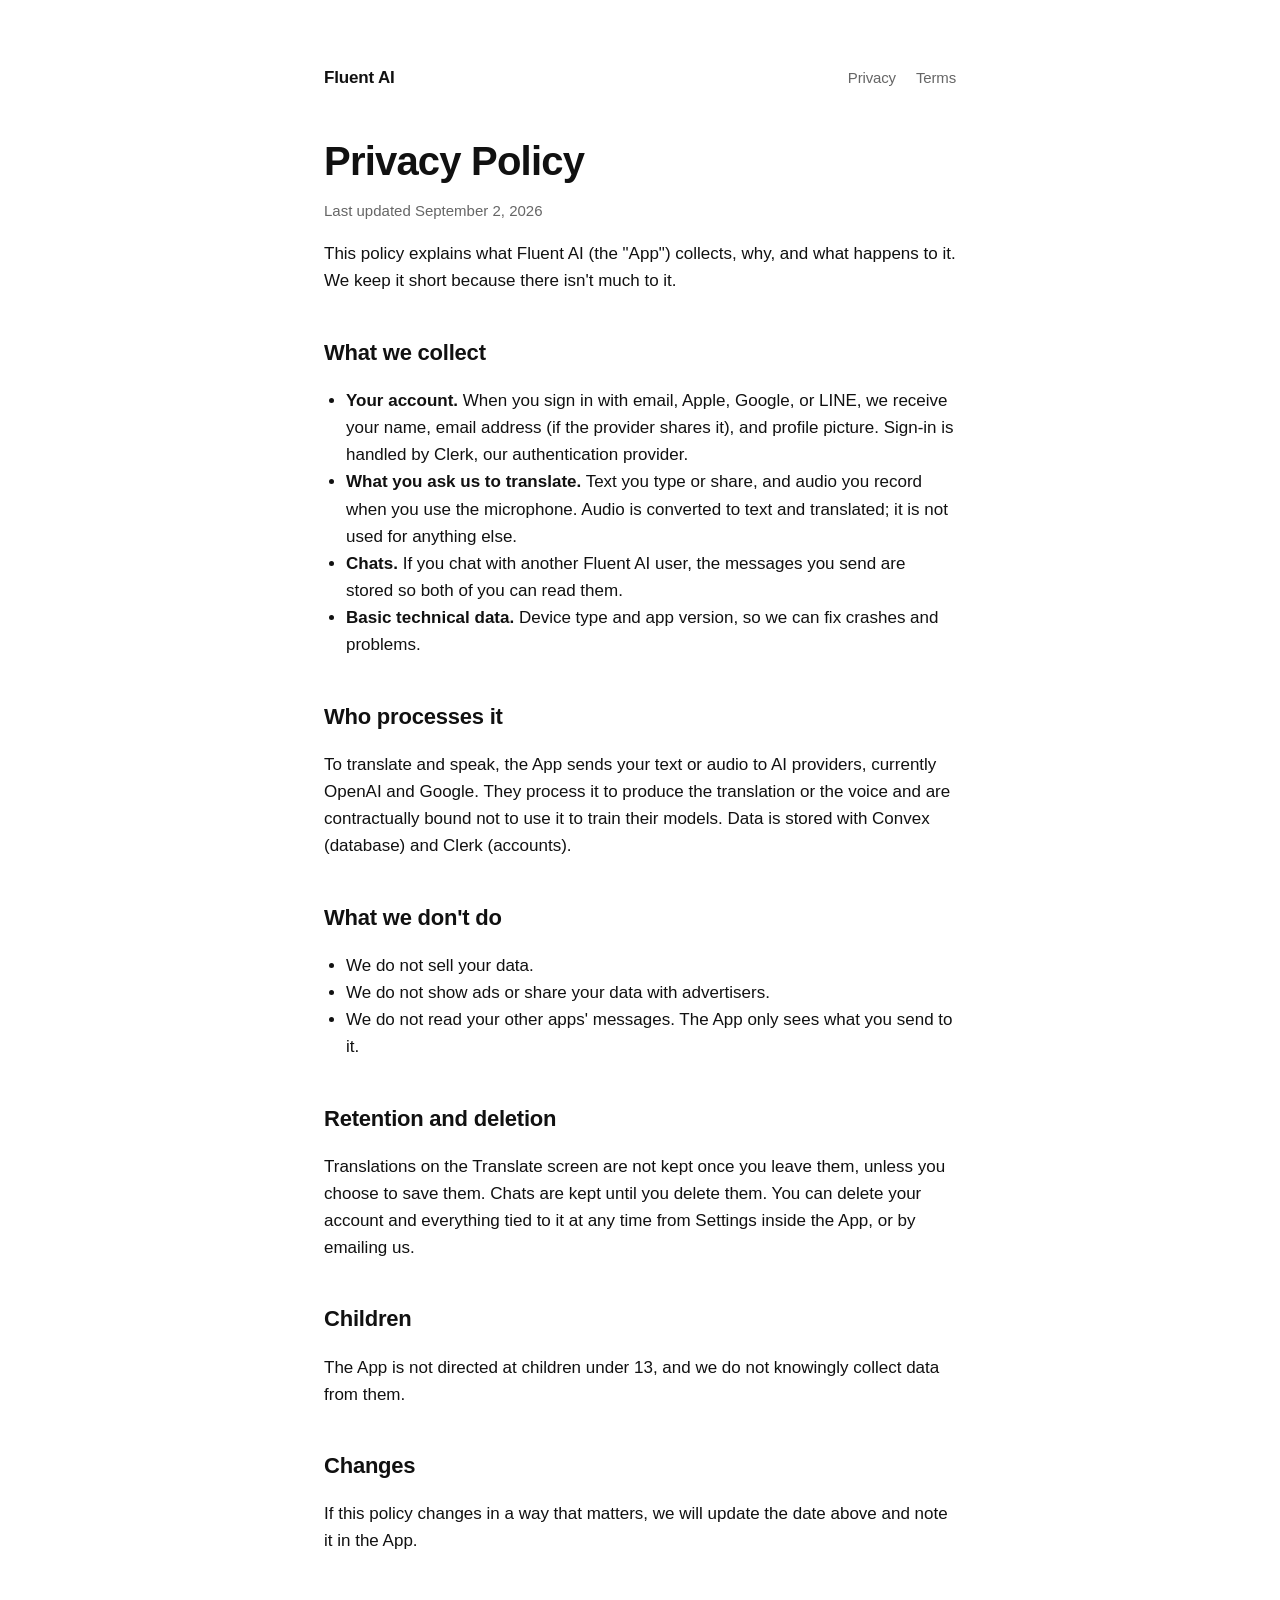
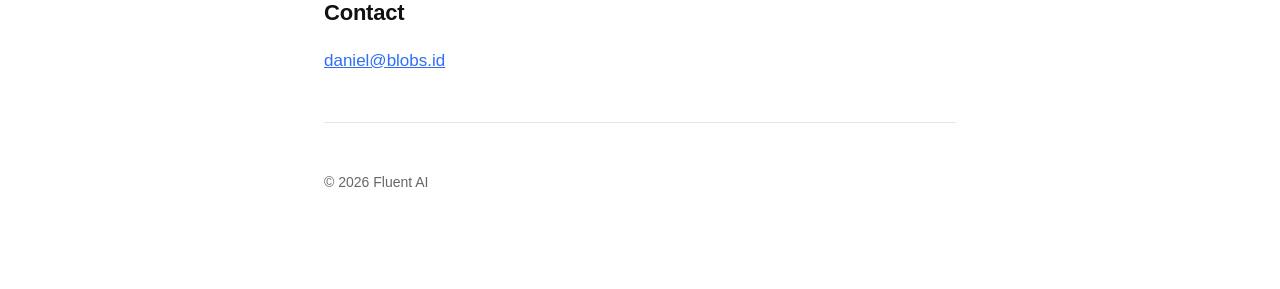
==== privacy/index.html @ c269fc06 "Fluent AI site: home, privacy policy, terms" ====
<!doctype html><html lang="en"><head><meta charset="utf-8"><meta name="viewport" content="width=device-width,initial-scale=1"><title>Privacy Policy · Fluent AI</title><link rel="stylesheet" href="/style.css"></head><body><main>
<header><a href="/">Fluent AI</a><nav><a href="/privacy/">Privacy</a><a href="/terms/">Terms</a></nav></header>
<h1>Privacy Policy</h1>
<p class="muted">Last updated September 2, 2026</p>
<p>This policy explains what Fluent AI (the "App") collects, why, and what happens to it. We keep it short because there isn't much to it.</p>
<h2>What we collect</h2>
<ul>
<li><strong>Your account.</strong> When you sign in with email, Apple, Google, or LINE, we receive your name, email address (if the provider shares it), and profile picture. Sign-in is handled by Clerk, our authentication provider.</li>
<li><strong>What you ask us to translate.</strong> Text you type or share, and audio you record when you use the microphone. Audio is converted to text and translated; it is not used for anything else.</li>
<li><strong>Chats.</strong> If you chat with another Fluent AI user, the messages you send are stored so both of you can read them.</li>
<li><strong>Basic technical data.</strong> Device type and app version, so we can fix crashes and problems.</li>
</ul>
<h2>Who processes it</h2>
<p>To translate and speak, the App sends your text or audio to AI providers, currently OpenAI and Google. They process it to produce the translation or the voice and are contractually bound not to use it to train their models. Data is stored with Convex (database) and Clerk (accounts).</p>
<h2>What we don't do</h2>
<ul>
<li>We do not sell your data.</li>
<li>We do not show ads or share your data with advertisers.</li>
<li>We do not read your other apps' messages. The App only sees what you send to it.</li>
</ul>
<h2>Retention and deletion</h2>
<p>Translations on the Translate screen are not kept once you leave them, unless you choose to save them. Chats are kept until you delete them. You can delete your account and everything tied to it at any time from Settings inside the App, or by emailing us.</p>
<h2>Children</h2>
<p>The App is not directed at children under 13, and we do not knowingly collect data from them.</p>
<h2>Changes</h2>
<p>If this policy changes in a way that matters, we will update the date above and note it in the App.</p>
<h2>Contact</h2>
<p><a href="mailto:daniel@blobs.id">daniel@blobs.id</a></p>
<hr><footer>© 2026 Fluent AI</footer>
</main></body></html>
---- style.css ----
:root{color-scheme:light dark;--bg:#fff;--fg:#111;--muted:#666;--accent:#2f6df6;--rule:#e6e6e6}
@media(prefers-color-scheme:dark){:root{--bg:#0f0f10;--fg:#f2f2f2;--muted:#9a9a9a;--rule:#2a2a2a}}
*{box-sizing:border-box}body{margin:0;background:var(--bg);color:var(--fg);font:17px/1.6 -apple-system,BlinkMacSystemFont,"SF Pro Text","Helvetica Neue",Helvetica,Arial,sans-serif}
main{max-width:680px;margin:0 auto;padding:64px 24px 96px}
header{display:flex;align-items:center;gap:12px;margin-bottom:48px}header a{color:inherit;text-decoration:none;font-weight:600;letter-spacing:-.01em}
header nav{margin-left:auto;display:flex;gap:20px}header nav a{color:var(--muted);font-weight:500;font-size:15px}
h1{font-size:40px;line-height:1.1;letter-spacing:-.02em;margin:0 0 16px}h2{font-size:22px;margin:40px 0 8px;letter-spacing:-.01em}
p,li{color:var(--fg)}.lede{font-size:21px;color:var(--muted);margin:0 0 32px}
.muted{color:var(--muted);font-size:15px}a{color:var(--accent)}
hr{border:0;border-top:1px solid var(--rule);margin:48px 0}footer{color:var(--muted);font-size:14px}
ul{padding-left:22px}
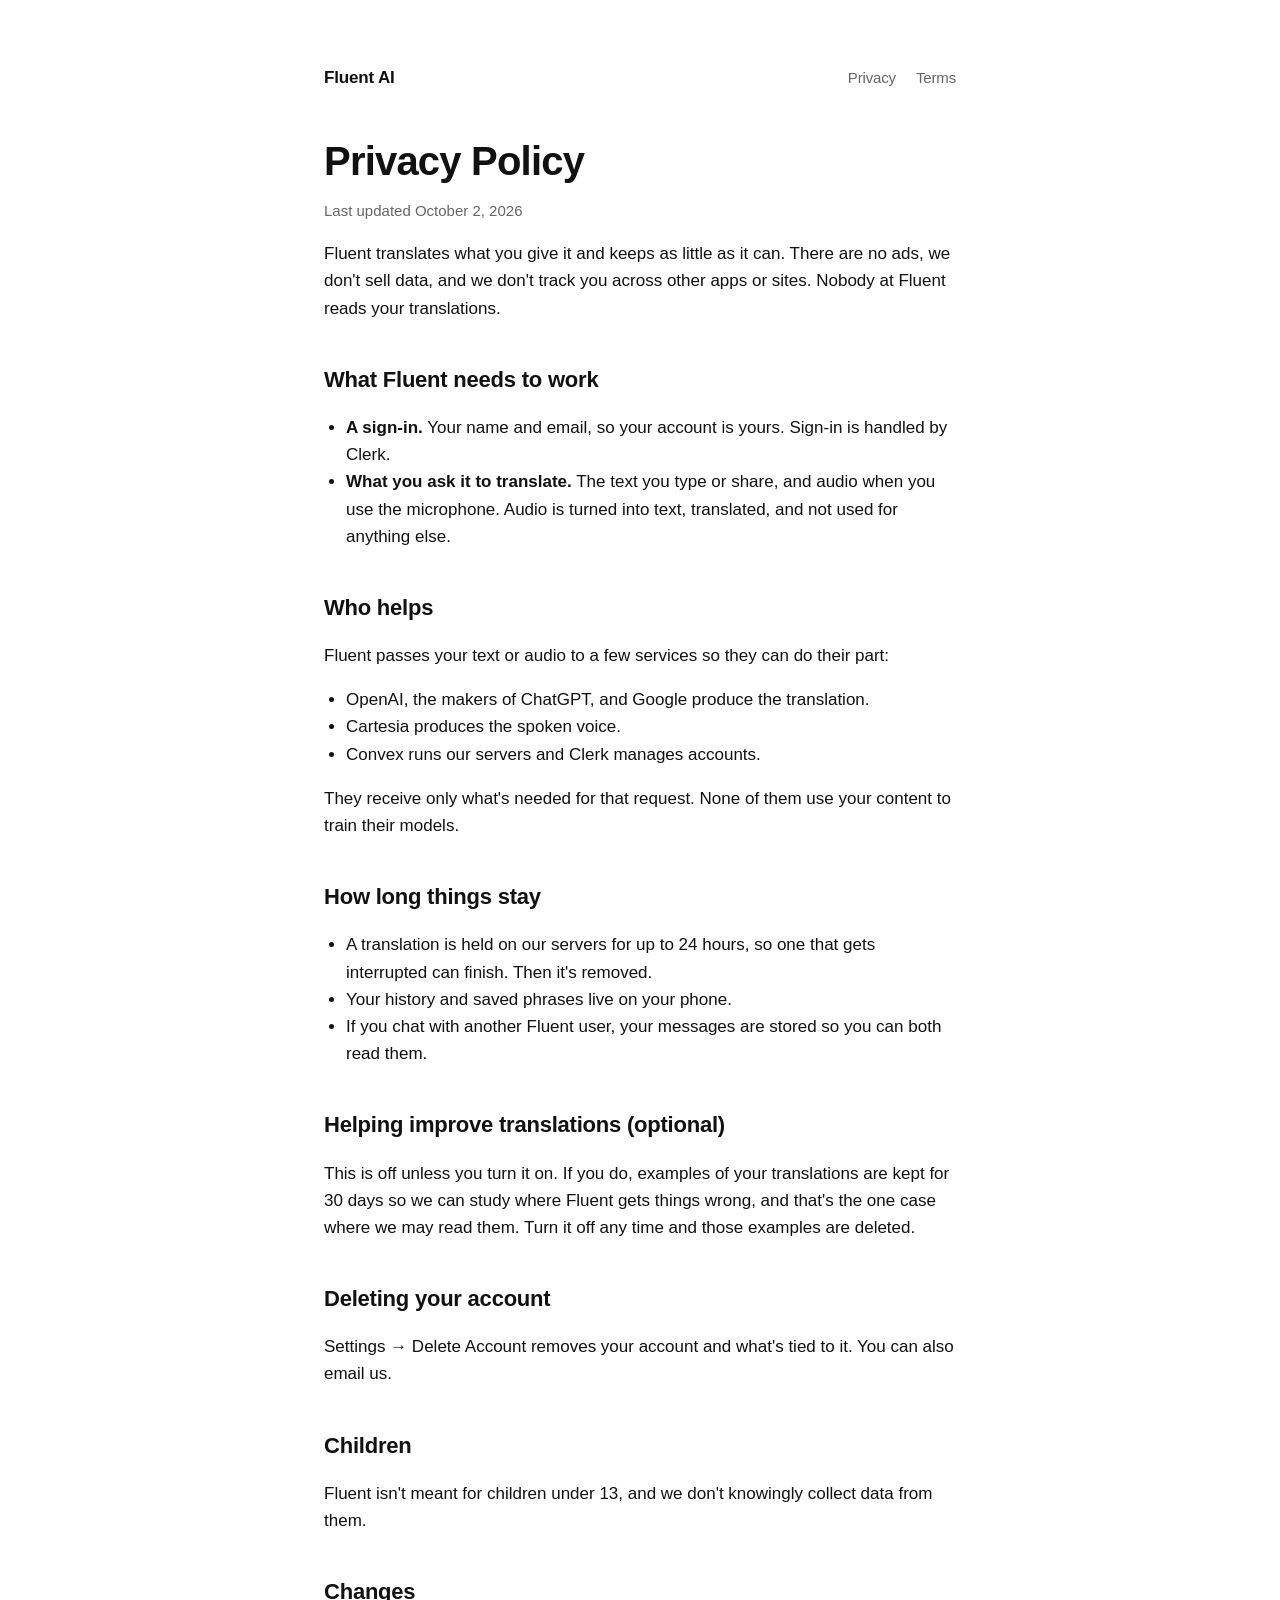
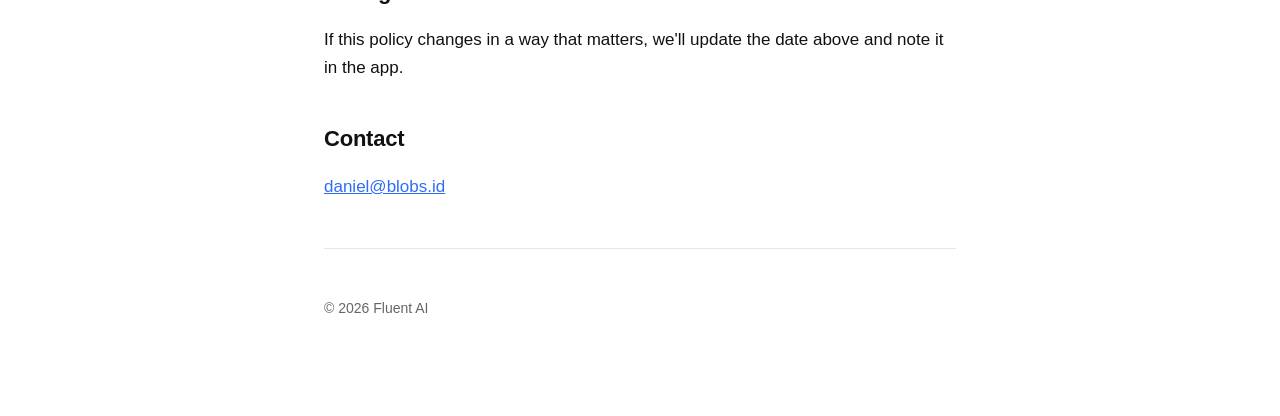
==== commit 87777500: "Privacy page: calmer wording, current providers and retention" ====
--- a/privacy/index.html
+++ b/privacy/index.html
@@ -1,29 +1,35 @@
 <!doctype html><html lang="en"><head><meta charset="utf-8"><meta name="viewport" content="width=device-width,initial-scale=1"><title>Privacy Policy · Fluent AI</title><link rel="stylesheet" href="/style.css"></head><body><main>
 <header><a href="/">Fluent AI</a><nav><a href="/privacy/">Privacy</a><a href="/terms/">Terms</a></nav></header>
 <h1>Privacy Policy</h1>
-<p class="muted">Last updated September 2, 2026</p>
-<p>This policy explains what Fluent AI (the "App") collects, why, and what happens to it. We keep it short because there isn't much to it.</p>
-<h2>What we collect</h2>
+<p class="muted">Last updated October 2, 2026</p>
+<p>Fluent translates what you give it and keeps as little as it can. There are no ads, we don't sell data, and we don't track you across other apps or sites. Nobody at Fluent reads your translations.</p>
+<h2>What Fluent needs to work</h2>
 <ul>
-<li><strong>Your account.</strong> When you sign in with email, Apple, Google, or LINE, we receive your name, email address (if the provider shares it), and profile picture. Sign-in is handled by Clerk, our authentication provider.</li>
-<li><strong>What you ask us to translate.</strong> Text you type or share, and audio you record when you use the microphone. Audio is converted to text and translated; it is not used for anything else.</li>
-<li><strong>Chats.</strong> If you chat with another Fluent AI user, the messages you send are stored so both of you can read them.</li>
-<li><strong>Basic technical data.</strong> Device type and app version, so we can fix crashes and problems.</li>
+<li><strong>A sign-in.</strong> Your name and email, so your account is yours. Sign-in is handled by Clerk.</li>
+<li><strong>What you ask it to translate.</strong> The text you type or share, and audio when you use the microphone. Audio is turned into text, translated, and not used for anything else.</li>
 </ul>
-<h2>Who processes it</h2>
-<p>To translate and speak, the App sends your text or audio to AI providers, currently OpenAI and Google. They process it to produce the translation or the voice and are contractually bound not to use it to train their models. Data is stored with Convex (database) and Clerk (accounts).</p>
-<h2>What we don't do</h2>
+<h2>Who helps</h2>
+<p>Fluent passes your text or audio to a few services so they can do their part:</p>
 <ul>
-<li>We do not sell your data.</li>
-<li>We do not show ads or share your data with advertisers.</li>
-<li>We do not read your other apps' messages. The App only sees what you send to it.</li>
+<li>OpenAI, the makers of ChatGPT, and Google produce the translation.</li>
+<li>Cartesia produces the spoken voice.</li>
+<li>Convex runs our servers and Clerk manages accounts.</li>
 </ul>
-<h2>Retention and deletion</h2>
-<p>Translations on the Translate screen are not kept once you leave them, unless you choose to save them. Chats are kept until you delete them. You can delete your account and everything tied to it at any time from Settings inside the App, or by emailing us.</p>
+<p>They receive only what's needed for that request. None of them use your content to train their models.</p>
+<h2>How long things stay</h2>
+<ul>
+<li>A translation is held on our servers for up to 24 hours, so one that gets interrupted can finish. Then it's removed.</li>
+<li>Your history and saved phrases live on your phone.</li>
+<li>If you chat with another Fluent user, your messages are stored so you can both read them.</li>
+</ul>
+<h2>Helping improve translations (optional)</h2>
+<p>This is off unless you turn it on. If you do, examples of your translations are kept for 30 days so we can study where Fluent gets things wrong, and that's the one case where we may read them. Turn it off any time and those examples are deleted.</p>
+<h2>Deleting your account</h2>
+<p>Settings → Delete Account removes your account and what's tied to it. You can also email us.</p>
 <h2>Children</h2>
-<p>The App is not directed at children under 13, and we do not knowingly collect data from them.</p>
+<p>Fluent isn't meant for children under 13, and we don't knowingly collect data from them.</p>
 <h2>Changes</h2>
-<p>If this policy changes in a way that matters, we will update the date above and note it in the App.</p>
+<p>If this policy changes in a way that matters, we'll update the date above and note it in the app.</p>
 <h2>Contact</h2>
 <p><a href="mailto:daniel@blobs.id">daniel@blobs.id</a></p>
 <hr><footer>© 2026 Fluent AI</footer>
